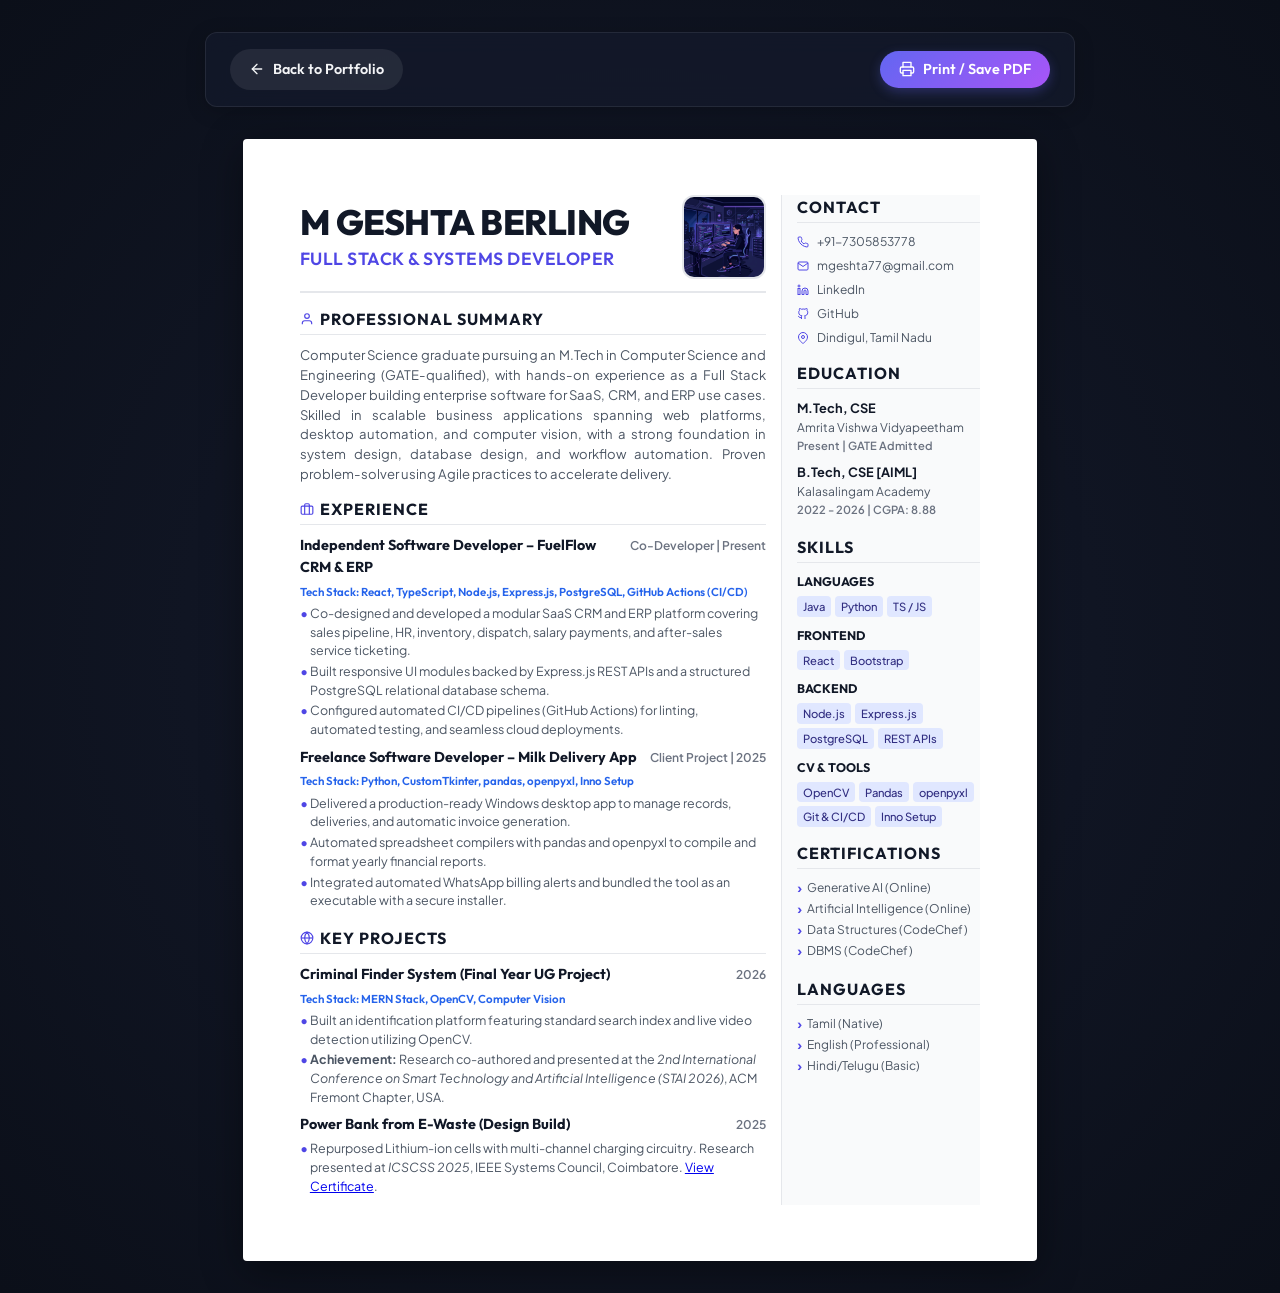
==== resume.html @ 86ef001a "feat: portfolio website with resume, live contact form (Web3Forms)" ====
<!DOCTYPE html>
<html lang="en">
<head>
  <meta charset="UTF-8">
  <meta name="viewport" content="width=device-width, initial-scale=1.0">
  <title>M Geshta Berling - Resume</title>
  <link rel="stylesheet" href="styles/resume.css">
</head>
<body>

  <!-- Controls (hidden on print) -->
  <div class="control-banner">
    <a href="index.html" class="control-btn btn-back">
      <svg width="16" height="16" viewBox="0 0 24 24" fill="none" stroke="currentColor" stroke-width="2" stroke-linecap="round" stroke-linejoin="round">
        <line x1="19" y1="12" x2="5" y2="12"></line>
        <polyline points="12 19 5 12 12 5"></polyline>
      </svg>
      Back to Portfolio
    </a>
    <div class="control-btn-group">
      <button onclick="window.print()" class="control-btn btn-print">
        <svg width="16" height="16" viewBox="0 0 24 24" fill="none" stroke="currentColor" stroke-width="2" stroke-linecap="round" stroke-linejoin="round">
          <polyline points="6 9 6 2 18 2 18 9"></polyline>
          <path d="M6 18H4a2 2 0 0 1-2-2v-5a2 2 0 0 1 2-2h16a2 2 0 0 1 2 2v5a2 2 0 0 1-2 2h-2"></path>
          <rect x="6" y="14" width="12" height="8"></rect>
        </svg>
        Print / Save PDF
      </button>
    </div>
  </div>

  <!-- A4 Page Container -->
  <div class="resume-paper">
    
    <!-- Main Left Column -->
    <div class="resume-main-col">
      <!-- Header -->
      <header class="resume-header">
        <div class="header-text">
          <h1>M GESHTA BERLING</h1>
          <h2>Full Stack & Systems Developer</h2>
        </div>
        <div class="header-photo-wrapper">
          <img src="assets/profile.png" alt="M Geshta Berling" class="header-photo">
        </div>
      </header>

      <!-- Profile Summary -->
      <section class="resume-section">
        <h3 class="resume-section-title">
          <svg viewBox="0 0 24 24" fill="none" stroke="currentColor" stroke-width="2"><path d="M20 21v-2a4 4 0 0 0-4-4H8a4 4 0 0 0-4 4v2"></path><circle cx="12" cy="7" r="4"></circle></svg>
          Professional Summary
        </h3>
        <p class="summary-text">
          Computer Science graduate pursuing an M.Tech in Computer Science and Engineering (GATE-qualified), with hands-on experience as a Full Stack Developer building enterprise software for SaaS, CRM, and ERP use cases. Skilled in scalable business applications spanning web platforms, desktop automation, and computer vision, with a strong foundation in system design, database design, and workflow automation. Proven problem-solver using Agile practices to accelerate delivery.
        </p>
      </section>

      <!-- Experience -->
      <section class="resume-section">
        <h3 class="resume-section-title">
          <svg viewBox="0 0 24 24" fill="none" stroke="currentColor" stroke-width="2"><rect x="2" y="7" width="20" height="14" rx="2" ry="2"></rect><path d="M16 21V5a2 2 0 0 0-2-2h-4a2 2 0 0 0-2 2v16"></path></svg>
          Experience
        </h3>

        <!-- Experience 1 -->
        <div class="resume-item">
          <div class="resume-item-header">
            <h4 class="resume-item-title">Independent Software Developer – FuelFlow CRM & ERP</h4>
            <span class="resume-item-date">Co-Developer | Present</span>
          </div>
          <p class="project-tech">Tech Stack: React, TypeScript, Node.js, Express.js, PostgreSQL, GitHub Actions (CI/CD)</p>
          <ul class="resume-item-desc">
            <li>Co-designed and developed a modular SaaS CRM and ERP platform covering sales pipeline, HR, inventory, dispatch, salary payments, and after-sales service ticketing.</li>
            <li>Built responsive UI modules backed by Express.js REST APIs and a structured PostgreSQL relational database schema.</li>
            <li>Configured automated CI/CD pipelines (GitHub Actions) for linting, automated testing, and seamless cloud deployments.</li>
          </ul>
        </div>

        <!-- Experience 2 -->
        <div class="resume-item">
          <div class="resume-item-header">
            <h4 class="resume-item-title">Freelance Software Developer – Milk Delivery App</h4>
            <span class="resume-item-date">Client Project | 2025</span>
          </div>
          <p class="project-tech">Tech Stack: Python, CustomTkinter, pandas, openpyxl, Inno Setup</p>
          <ul class="resume-item-desc">
            <li>Delivered a production-ready Windows desktop app to manage records, deliveries, and automatic invoice generation.</li>
            <li>Automated spreadsheet compilers with pandas and openpyxl to compile and format yearly financial reports.</li>
            <li>Integrated automated WhatsApp billing alerts and bundled the tool as an executable with a secure installer.</li>
          </ul>
        </div>
      </section>

      <!-- Projects -->
      <section class="resume-section">
        <h3 class="resume-section-title">
          <svg viewBox="0 0 24 24" fill="none" stroke="currentColor" stroke-width="2"><circle cx="12" cy="12" r="10"/><path d="M12 2a15.3 15.3 0 0 1 4 10 15.3 15.3 0 0 1-4 10 15.3 15.3 0 0 1-4-10 15.3 15.3 0 0 1 4-10z"/><path d="M2 12h20"/></svg>
          Key Projects
        </h3>

        <!-- Project 1 -->
        <div class="resume-item">
          <div class="resume-item-header">
            <h4 class="resume-item-title">Criminal Finder System (Final Year UG Project)</h4>
            <span class="resume-item-date">2026</span>
          </div>
          <p class="project-tech">Tech Stack: MERN Stack, OpenCV, Computer Vision</p>
          <ul class="resume-item-desc">
            <li>Built an identification platform featuring standard search index and live video detection utilizing OpenCV.</li>
            <li><strong>Achievement:</strong> Research co-authored and presented at the <em>2nd International Conference on Smart Technology and Artificial Intelligence (STAI 2026)</em>, ACM Fremont Chapter, USA.</li>
          </ul>
        </div>

        <!-- Project 2 -->
        <div class="resume-item">
          <div class="resume-item-header">
            <h4 class="resume-item-title">Power Bank from E-Waste (Design Build)</h4>
            <span class="resume-item-date">2025</span>
          </div>
          <ul class="resume-item-desc">
            <li>Repurposed Lithium-ion cells with multi-channel charging circuitry. Research presented at <em>ICSCSS 2025</em>, IEEE Systems Council, Coimbatore. <a href="https://drive.google.com/drive/folders/1lTL39di_Y6YnKEQljjc7nlmwrb6xn_AQ?usp=drive_link" target="_blank">View Certificate</a>.</li>
          </ul>
        </div>
      </section>
    </div>

    <!-- Sidebar Right Column -->
    <div class="resume-sidebar-col">
      <!-- Contact Info -->
      <section class="resume-section">
        <h3 class="resume-section-title">Contact</h3>
        <div class="sidebar-contact">
          <div class="contact-item">
            <svg viewBox="0 0 24 24" fill="none" stroke="currentColor" stroke-width="2"><path d="M22 16.92v3a2 2 0 0 1-2.18 2 19.79 19.79 0 0 1-8.63-3.07 19.5 19.5 0 0 1-6-6 19.79 19.79 0 0 1-3.07-8.67A2 2 0 0 1 4.11 2h3a2 2 0 0 1 2 1.72 12.84 12.84 0 0 0 .7 2.81 2 2 0 0 1-.45 2.11L8.09 9.91a16 16 0 0 0 6 6l1.27-1.27a2 2 0 0 1 2.11-.45 12.84 12.84 0 0 0 2.81.7A2 2 0 0 1 22 16.92z"/></svg>
            <span>+91-7305853778</span>
          </div>
          <div class="contact-item">
            <svg viewBox="0 0 24 24" fill="none" stroke="currentColor" stroke-width="2"><path d="M4 4h16c1.1 0 2 .9 2 2v12c0 1.1-.9 2-2 2H4c-1.1 0-2-.9-2-2V6c0-1.1.9-2 2-2z"/><polyline points="22,6 12,13 2,6"/></svg>
            <span>mgeshta77@gmail.com</span>
          </div>
          <a href="http://www.linkedin.com/in/geshta-berling-6195342b6" target="_blank" class="contact-item">
            <svg viewBox="0 0 24 24" fill="none" stroke="currentColor" stroke-width="2"><path d="M16 8a6 6 0 0 1 6 6v7h-4v-7a2 2 0 0 0-2-2 2 2 0 0 0-2 2v7h-4v-7a6 6 0 0 1 6-6z"/><rect x="2" y="9" width="4" height="12"/><circle cx="4" cy="4" r="2"/></svg>
            <span>LinkedIn</span>
          </a>
          <a href="https://github.com/geshta" target="_blank" class="contact-item">
            <svg viewBox="0 0 24 24" fill="none" stroke="currentColor" stroke-width="2"><path d="M9 19c-5 1.5-5-2.5-7-3m14 6v-3.87a3.37 3.37 0 0 0-.94-2.61c3.14-.35 6.44-1.54 6.44-7A5.44 5.44 0 0 0 20 4.77 5.07 5.07 0 0 0 19.91 1S18.73.65 16 2.48a13.38 13.38 0 0 0-7 0C6.27.65 5.09 1 5.09 1A5.07 5.07 0 0 0 5 4.77a5.44 5.44 0 0 0-1.5 3.78c0 5.42 3.3 6.61 6.44 7A3.37 3.37 0 0 0 9 18.13V22"></path></svg>
            <span>GitHub</span>
          </a>
          <div class="contact-item">
            <svg viewBox="0 0 24 24" fill="none" stroke="currentColor" stroke-width="2"><path d="M21 10c0 7-9 13-9 13s-9-6-9-13a9 9 0 0 1 18 0z"/><circle cx="12" cy="10" r="3"/></svg>
            <span>Dindigul, Tamil Nadu</span>
          </div>
        </div>
      </section>

      <!-- Education -->
      <section class="resume-section">
        <h3 class="resume-section-title">Education</h3>
        <div class="edu-item">
          <p class="edu-degree">M.Tech, CSE</p>
          <p class="edu-inst">Amrita Vishwa Vidyapeetham</p>
          <p class="edu-dates">Present | GATE Admitted</p>
        </div>
        <div class="edu-item">
          <p class="edu-degree">B.Tech, CSE [AIML]</p>
          <p class="edu-inst">Kalasalingam Academy</p>
          <p class="edu-dates">2022 - 2026 | CGPA: 8.88</p>
        </div>
      </section>

      <!-- Skills -->
      <section class="resume-section">
        <h3 class="resume-section-title">Skills</h3>
        <div class="sidebar-skills">
          <div>
            <h4 class="skill-group-title">Languages</h4>
            <div class="skill-tags">
              <span class="skill-tag">Java</span>
              <span class="skill-tag">Python</span>
              <span class="skill-tag">TS / JS</span>
            </div>
          </div>
          <div>
            <h4 class="skill-group-title">Frontend</h4>
            <div class="skill-tags">
              <span class="skill-tag">React</span>
              <span class="skill-tag">Bootstrap</span>
            </div>
          </div>
          <div>
            <h4 class="skill-group-title">Backend</h4>
            <div class="skill-tags">
              <span class="skill-tag">Node.js</span>
              <span class="skill-tag">Express.js</span>
              <span class="skill-tag">PostgreSQL</span>
              <span class="skill-tag">REST APIs</span>
            </div>
          </div>
          <div>
            <h4 class="skill-group-title">CV & Tools</h4>
            <div class="skill-tags">
              <span class="skill-tag">OpenCV</span>
              <span class="skill-tag">Pandas</span>
              <span class="skill-tag">openpyxl</span>
              <span class="skill-tag">Git & CI/CD</span>
              <span class="skill-tag">Inno Setup</span>
            </div>
          </div>
        </div>
      </section>

      <!-- Certifications -->
      <section class="resume-section">
        <h3 class="resume-section-title">Certifications</h3>
        <ul class="sidebar-list">
          <li>Generative AI (Online)</li>
          <li>Artificial Intelligence (Online)</li>
          <li>Data Structures (CodeChef)</li>
          <li>DBMS (CodeChef)</li>
        </ul>
      </section>

      <!-- Languages -->
      <section class="resume-section">
        <h3 class="resume-section-title">Languages</h3>
        <ul class="sidebar-list">
          <li>Tamil (Native)</li>
          <li>English (Professional)</li>
          <li>Hindi/Telugu (Basic)</li>
        </ul>
      </section>
    </div>

  </div>

</body>
</html>
---- styles/resume.css ----
@import url('https://fonts.googleapis.com/css2?family=Outfit:wght@400;500;600;700;800&family=Plus+Jakarta+Sans:wght@400;500;600;700&display=swap');

:root {
  --bg-color: #0b0f19;
  --bg-gradient: radial-gradient(circle at 50% 50%, #151b2d 0%, #0b0f19 100%);
  --panel-bg: rgba(21, 27, 45, 0.7);
  --panel-border: rgba(255, 255, 255, 0.08);
  --text-primary: #f3f4f6;
  --text-secondary: #9ca3af;
  --text-muted: #6b7280;
  
  --primary: #6366f1;
  --secondary: #a855f7;
  
  --font-display: 'Outfit', sans-serif;
  --font-body: 'Plus Jakarta Sans', sans-serif;
  
  --radius-md: 12px;
  --radius-full: 9999px;
  
  --transition: 0.2s ease;
}

/* Base styling for browser view */
body {
  background: var(--bg-gradient);
  background-color: var(--bg-color);
  color: var(--text-primary);
  font-family: var(--font-body);
  line-height: 1.5;
  margin: 0;
  padding: 0;
  min-height: 100vh;
  display: flex;
  flex-direction: column;
  align-items: center;
}

/* Top control banner */
.control-banner {
  width: 100%;
  max-width: 820px;
  margin-top: 2rem;
  padding: 1rem 1.5rem;
  display: flex;
  justify-content: space-between;
  align-items: center;
  border-radius: var(--radius-md);
  background: var(--panel-bg);
  backdrop-filter: blur(12px);
  -webkit-backdrop-filter: blur(12px);
  border: 1px solid var(--panel-border);
  box-shadow: 0 4px 20px rgba(0,0,0,0.2);
  z-index: 10;
}

.control-btn-group {
  display: flex;
  gap: 1rem;
}

.control-btn {
  text-decoration: none;
  font-family: var(--font-display);
  font-weight: 600;
  font-size: 0.9rem;
  padding: 0.6rem 1.2rem;
  border-radius: var(--radius-full);
  display: inline-flex;
  align-items: center;
  gap: 0.5rem;
  cursor: pointer;
  border: none;
  transition: var(--transition);
}

.btn-back {
  background: var(--panel-border);
  color: var(--text-primary);
}

.btn-back:hover {
  background: rgba(255,255,255,0.15);
}

.btn-print {
  background: linear-gradient(135deg, var(--primary), var(--secondary));
  color: #fff;
  box-shadow: 0 4px 12px rgba(99, 102, 241, 0.3);
}

.btn-print:hover {
  transform: translateY(-1px);
  box-shadow: 0 6px 16px rgba(99, 102, 241, 0.4);
}

/* Resume Container (A4 Proportions) */
.resume-paper {
  background: #ffffff;
  color: #1f2937;
  width: 210mm;
  height: 297mm;
  padding: 15mm;
  margin: 2rem 0;
  box-sizing: border-box;
  box-shadow: 0 10px 40px rgba(0,0,0,0.4);
  border-radius: 4px;
  position: relative;
  overflow: hidden;
  display: grid;
  grid-template-columns: 2.8fr 1.2fr;
  gap: 15px;
}

/* Layout Columns */
.resume-main-col {
  display: flex;
  flex-direction: column;
  gap: 14px;
}

.resume-sidebar-col {
  display: flex;
  flex-direction: column;
  gap: 14px;
  background-color: #f9fafb;
  border-left: 1px solid #e5e7eb;
  padding-left: 15px;
  height: 100%;
}

/* Header Section */
.resume-header {
  display: flex;
  justify-content: space-between;
  align-items: center;
  border-bottom: 2px solid #e5e7eb;
  padding-bottom: 12px;
}

.header-text h1 {
  font-family: var(--font-display);
  font-size: 2.2rem;
  font-weight: 800;
  margin: 0;
  line-height: 1.1;
  color: #111827;
  letter-spacing: -0.5px;
}

.header-text h2 {
  font-family: var(--font-display);
  font-size: 1.1rem;
  font-weight: 600;
  margin: 4px 0 0 0;
  color: #4f46e5;
  letter-spacing: 0.5px;
  text-transform: uppercase;
}

.header-photo-wrapper {
  width: 80px;
  height: 80px;
  border-radius: var(--radius-md);
  overflow: hidden;
  border: 2px solid #e5e7eb;
}

.header-photo {
  width: 100%;
  height: 100%;
  object-fit: cover;
}

/* Common Section Styles */
.resume-section {
  display: flex;
  flex-direction: column;
  gap: 6px;
}

.resume-section-title {
  font-family: var(--font-display);
  font-size: 1rem;
  font-weight: 700;
  text-transform: uppercase;
  color: #111827;
  margin: 0 0 4px 0;
  letter-spacing: 1px;
  border-bottom: 1px solid #e5e7eb;
  padding-bottom: 3px;
  display: flex;
  align-items: center;
  gap: 6px;
}

.resume-section-title svg {
  width: 14px;
  height: 14px;
  color: #4f46e5;
}

/* Profile Summary */
.summary-text {
  font-size: 0.82rem;
  color: #4b5563;
  margin: 0;
  text-align: justify;
}

/* Experience & Projects */
.resume-item {
  display: flex;
  flex-direction: column;
  gap: 3px;
}

.resume-item-header {
  display: flex;
  justify-content: space-between;
  align-items: baseline;
}

.resume-item-title {
  font-family: var(--font-display);
  font-size: 0.9rem;
  font-weight: 700;
  color: #111827;
  margin: 0;
}

.resume-item-subtitle {
  font-weight: 600;
  color: #4f46e5;
  font-size: 0.8rem;
  margin: 0;
}

.resume-item-date {
  font-size: 0.75rem;
  font-weight: 600;
  color: #6b7280;
  white-space: nowrap;
}

.resume-item-desc {
  list-style-type: none;
  padding-left: 0;
  margin: 0;
}

.resume-item-desc li {
  font-size: 0.78rem;
  color: #4b5563;
  position: relative;
  padding-left: 10px;
  margin-bottom: 2px;
}

.resume-item-desc li::before {
  content: "•";
  color: #4f46e5;
  position: absolute;
  left: 0;
  font-weight: bold;
}

.project-tech {
  font-family: var(--font-display);
  font-size: 0.72rem;
  font-weight: 600;
  color: #2563eb;
  margin: 1px 0;
}

.project-links {
  font-size: 0.72rem;
  color: #4b5563;
  margin: 0;
}

.project-links a {
  color: #4f46e5;
  text-decoration: none;
  font-weight: 600;
}

/* Contact Info (Sidebar) */
.sidebar-contact {
  display: flex;
  flex-direction: column;
  gap: 6px;
  font-size: 0.75rem;
}

.contact-item {
  display: flex;
  align-items: center;
  gap: 8px;
  color: #4b5563;
  text-decoration: none;
}

.contact-item svg {
  width: 12px;
  height: 12px;
  color: #4f46e5;
  flex-shrink: 0;
}

.contact-item span {
  word-break: break-all;
}

/* Education (Sidebar) */
.edu-item {
  margin-bottom: 4px;
}
.edu-degree {
  font-weight: 700;
  font-size: 0.8rem;
  color: #111827;
  margin: 0;
}
.edu-inst {
  font-size: 0.75rem;
  color: #4b5563;
  margin: 0;
}
.edu-dates {
  font-size: 0.7rem;
  font-weight: 600;
  color: #6b7280;
  margin: 0;
}

/* Skill Tags (Sidebar) */
.sidebar-skills {
  display: flex;
  flex-direction: column;
  gap: 10px;
}

.skill-group-title {
  font-family: var(--font-display);
  font-size: 0.78rem;
  font-weight: 700;
  color: #111827;
  margin: 0 0 4px 0;
  text-transform: uppercase;
}

.skill-tags {
  display: flex;
  flex-wrap: wrap;
  gap: 4px;
}

.skill-tag {
  font-size: 0.7rem;
  font-weight: 500;
  background-color: #e0e7ff;
  color: #312e81;
  padding: 2px 6px;
  border-radius: 4px;
}

/* Interests, Languages, Certifications (Sidebar) */
.sidebar-list {
  list-style: none;
  padding: 0;
  margin: 0;
}

.sidebar-list li {
  font-size: 0.75rem;
  color: #4b5563;
  margin-bottom: 3px;
  position: relative;
  padding-left: 10px;
}

.sidebar-list li::before {
  content: "›";
  color: #4f46e5;
  position: absolute;
  left: 0;
  font-weight: bold;
  font-size: 0.85rem;
  top: -1px;
}

/* Printing Specific Overrides */
@media print {
  body {
    background: #ffffff !important;
    color: #000000 !important;
    padding: 0 !important;
    margin: 0 !important;
  }
  
  .control-banner {
    display: none !important;
  }
  
  .resume-paper {
    box-shadow: none !important;
    border: none !important;
    border-radius: 0 !important;
    margin: 0 !important;
    width: 210mm !important;
    height: 297mm !important;
    padding: 12mm !important;
    page-break-after: avoid;
    page-break-inside: avoid;
    -webkit-print-color-adjust: exact;
    print-color-adjust: exact;
  }

  .resume-sidebar-col {
    background-color: #f9fafb !important;
    border-left: 1px solid #e5e7eb !important;
    -webkit-print-color-adjust: exact;
    print-color-adjust: exact;
  }

  .skill-tag {
    background-color: #e0e7ff !important;
    color: #312e81 !important;
    -webkit-print-color-adjust: exact;
    print-color-adjust: exact;
  }

  @page {
    size: A4 portrait;
    margin: 0;
  }
}
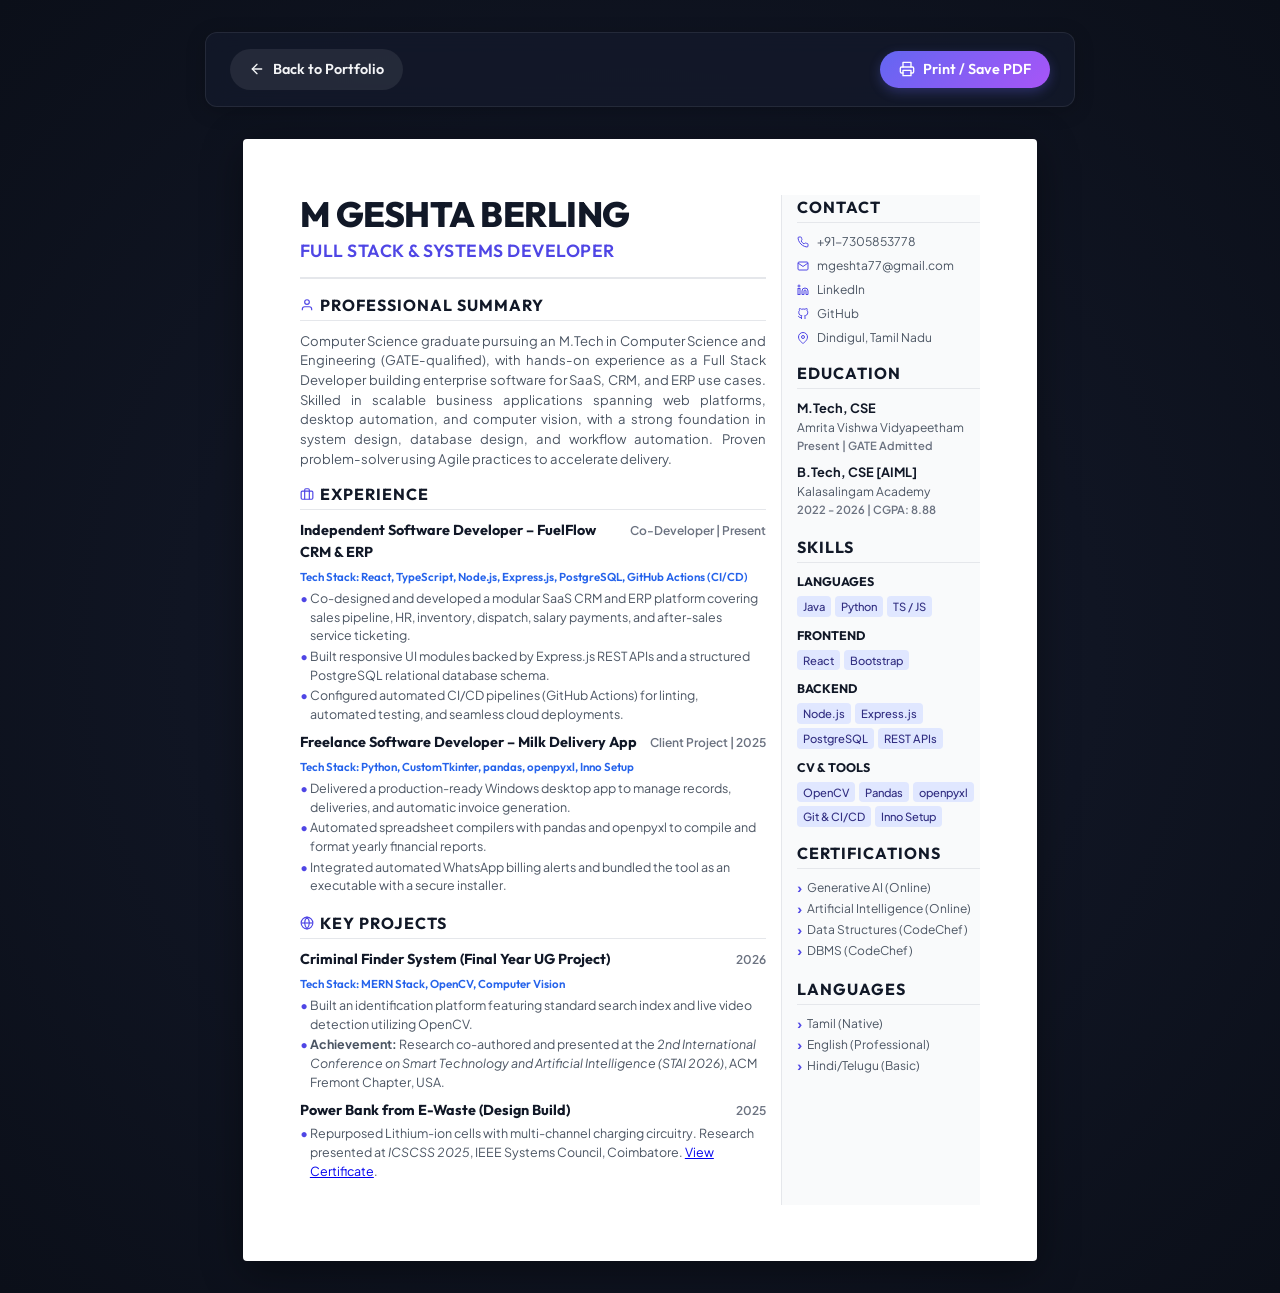
==== commit 70b42651: "style: remove AI profile image from resume page" ====
--- a/resume.html
+++ b/resume.html
@@ -40,9 +40,6 @@
           <h1>M GESHTA BERLING</h1>
           <h2>Full Stack & Systems Developer</h2>
         </div>
-        <div class="header-photo-wrapper">
-          <img src="assets/profile.png" alt="M Geshta Berling" class="header-photo">
-        </div>
       </header>
 
       <!-- Profile Summary -->
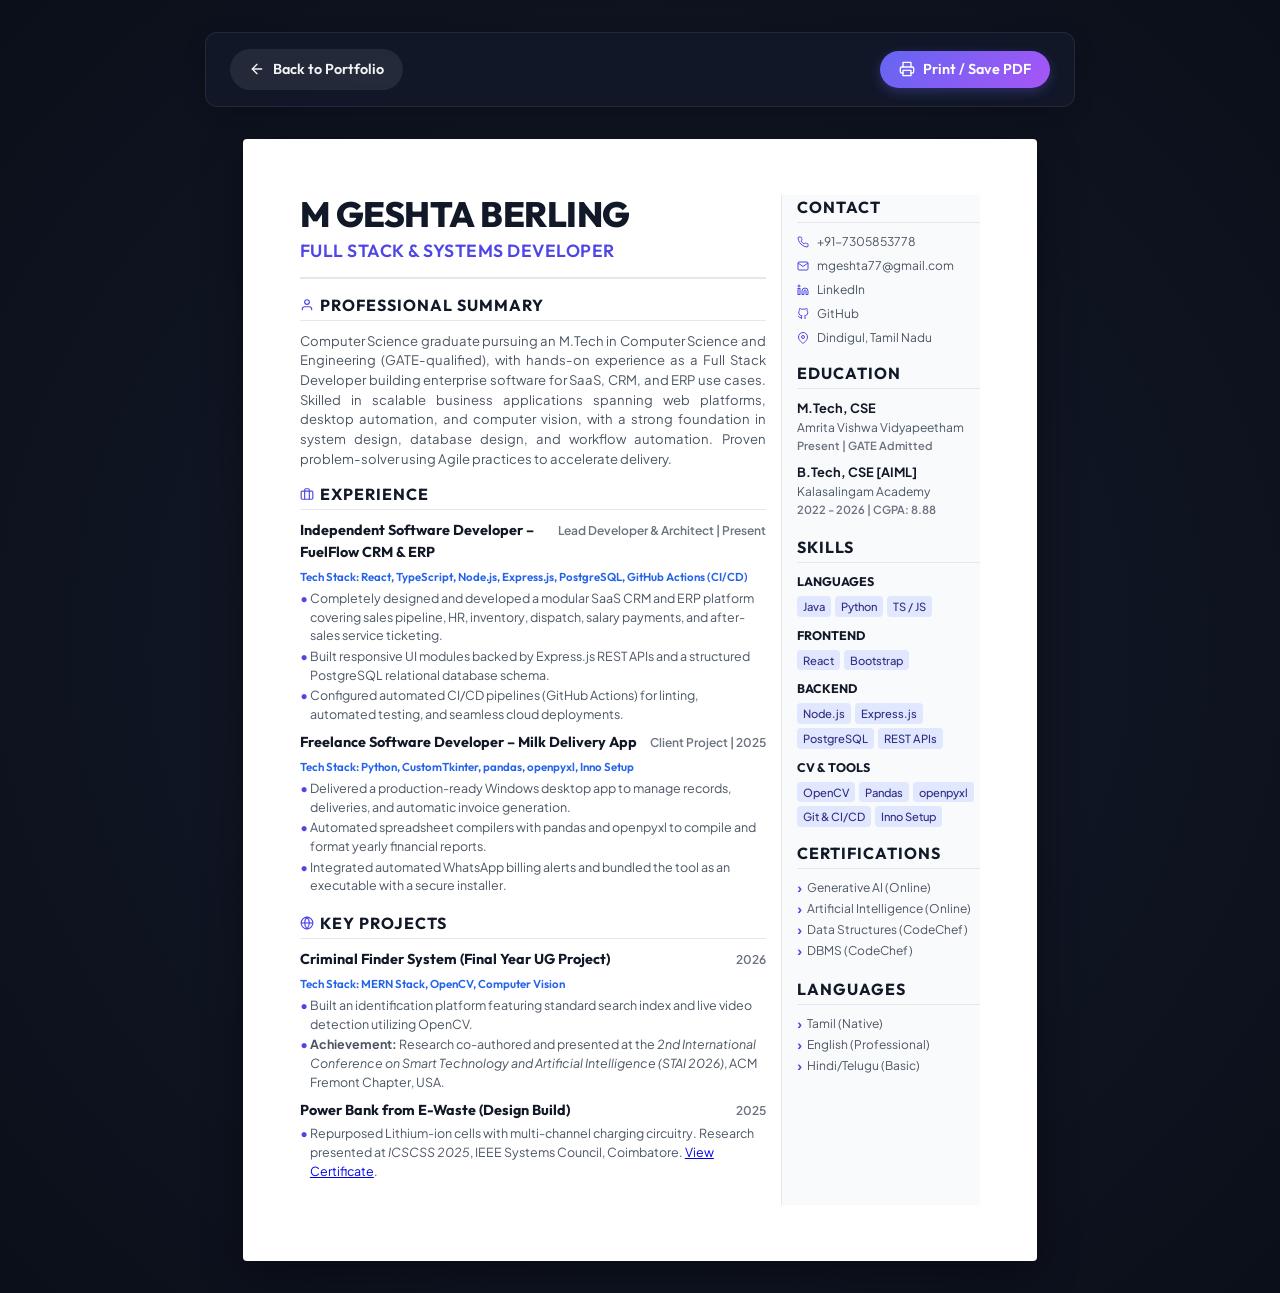
==== commit 89f95d53: "feat: add profile photo and smooth micro-animations to portfolio" ====
--- a/resume.html
+++ b/resume.html
@@ -64,11 +64,11 @@
         <div class="resume-item">
           <div class="resume-item-header">
             <h4 class="resume-item-title">Independent Software Developer – FuelFlow CRM & ERP</h4>
-            <span class="resume-item-date">Co-Developer | Present</span>
+            <span class="resume-item-date">Lead Developer & Architect | Present</span>
           </div>
           <p class="project-tech">Tech Stack: React, TypeScript, Node.js, Express.js, PostgreSQL, GitHub Actions (CI/CD)</p>
           <ul class="resume-item-desc">
-            <li>Co-designed and developed a modular SaaS CRM and ERP platform covering sales pipeline, HR, inventory, dispatch, salary payments, and after-sales service ticketing.</li>
+            <li>Completely designed and developed a modular SaaS CRM and ERP platform covering sales pipeline, HR, inventory, dispatch, salary payments, and after-sales service ticketing.</li>
             <li>Built responsive UI modules backed by Express.js REST APIs and a structured PostgreSQL relational database schema.</li>
             <li>Configured automated CI/CD pipelines (GitHub Actions) for linting, automated testing, and seamless cloud deployments.</li>
           </ul>
